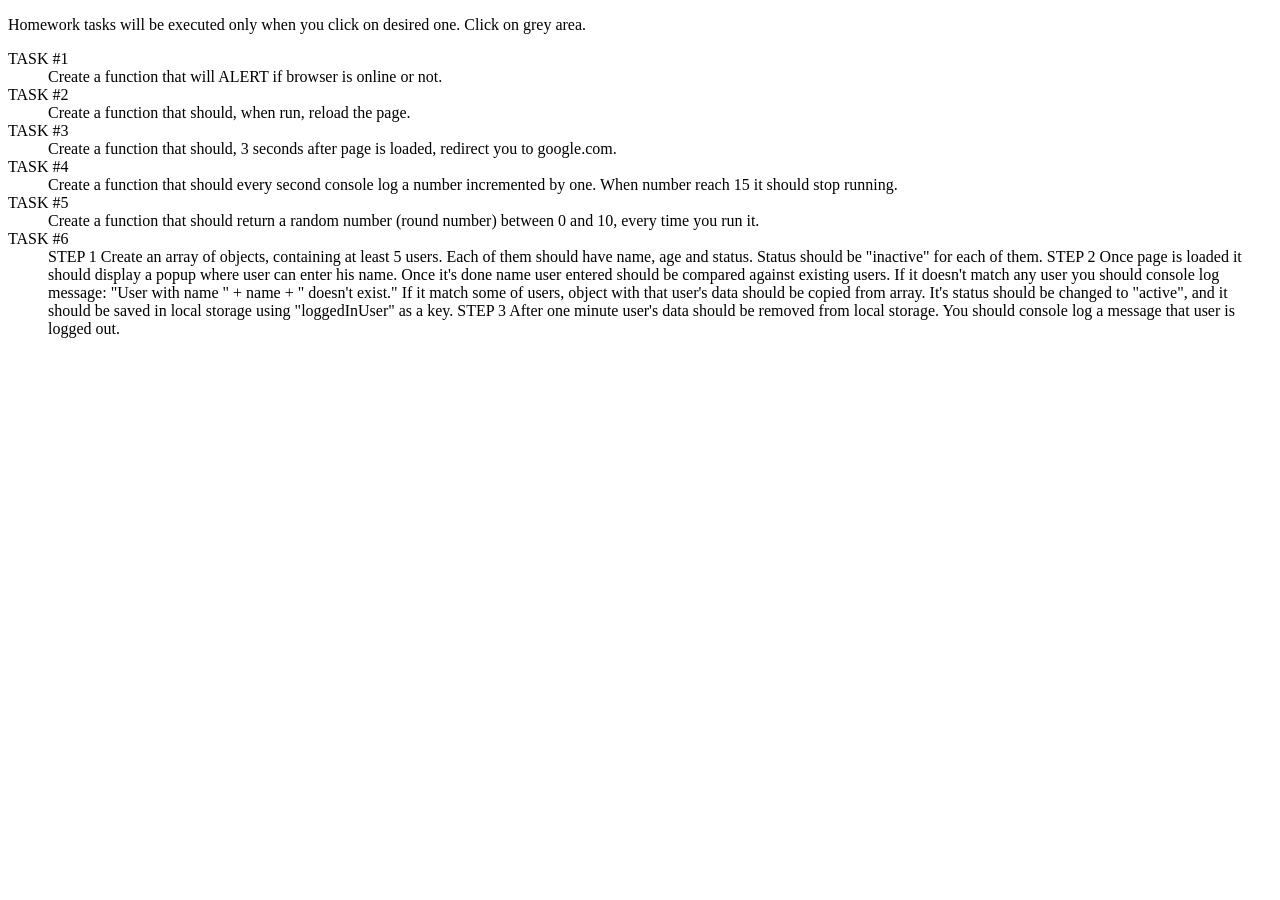
==== FootballPlayers/index.html @ cc4950a6 "Add files via upload" ====
<!DOCTYPE html>
<html>
<head>
	<title>Work</title>
	<script type="text/javascript" src="./main.js"></script>
	<link rel="stylesheet" type="text/css" href="./style.css">
</head>
<body>
	<p>Homework tasks will be executed only when you click on desired one. Click on grey area.</p>
	<dl>
		<dt onclick="alertOnLine()">TASK #1</dt>
		<dd>Create a function that will ALERT if browser is online or not.</dd>
		<dt onclick="reloadPage()">TASK #2</dt>
		<dd>Create a function that should, when run, reload the page.</dd>
		<dt onclick="redirectGoogle()">TASK #3</dt>
		<dd>Create a function that should, 3 seconds after page is loaded, redirect you to google.com.</dd>
		<dt onclick="timeDisplay()">TASK #4</dt>
		<dd>Create a function that should every second console log a number incremented by one. 
		When number reach 15 it should stop running.</dd>
		<dt onclick="dispRand()">TASK #5</dt>
		<dd>Create a function that should return a random number (round number) between 0 and 10, every time you run it.</dd>
		<dt onclick="logFunction()">TASK #6</dt>
		<dd>STEP 1
	    Create an array of objects, containing at least 5 users. Each of them should have name, age and status. Status should be "inactive" for each of them.

	STEP 2
	    Once page is loaded it should display a popup where user can enter his name. Once it's done name user entered should be compared against existing users.

	    If it doesn't match any user you should console log message: 

	        "User with name " + name + " doesn't exist."

	    If it match some of users, object with that user's data should be copied from array. It's status should be changed to "active", and it should be saved in local storage using "loggedInUser" as a key.

	STEP 3
	    After one minute user's data should be removed from local storage.

	    You should console log a message that user is logged out.</dd>
	</dl>



</body>
</html>
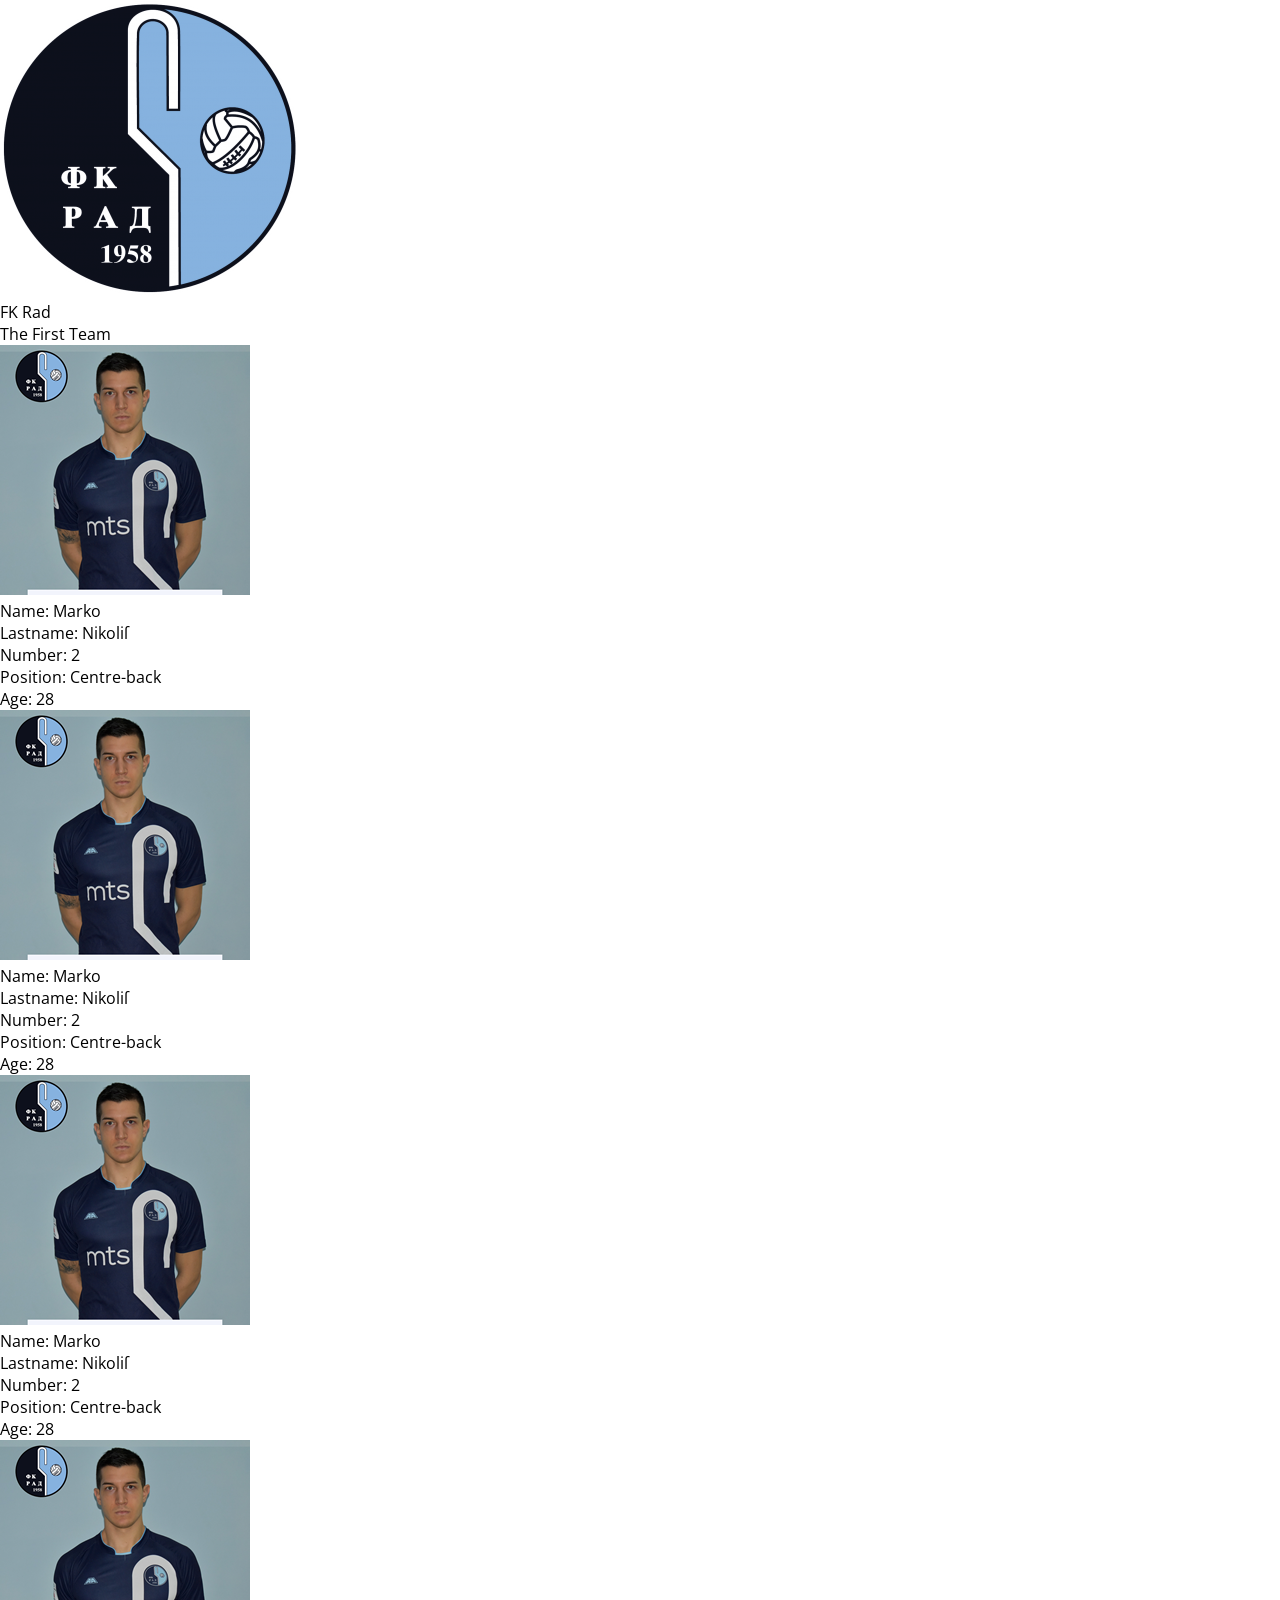
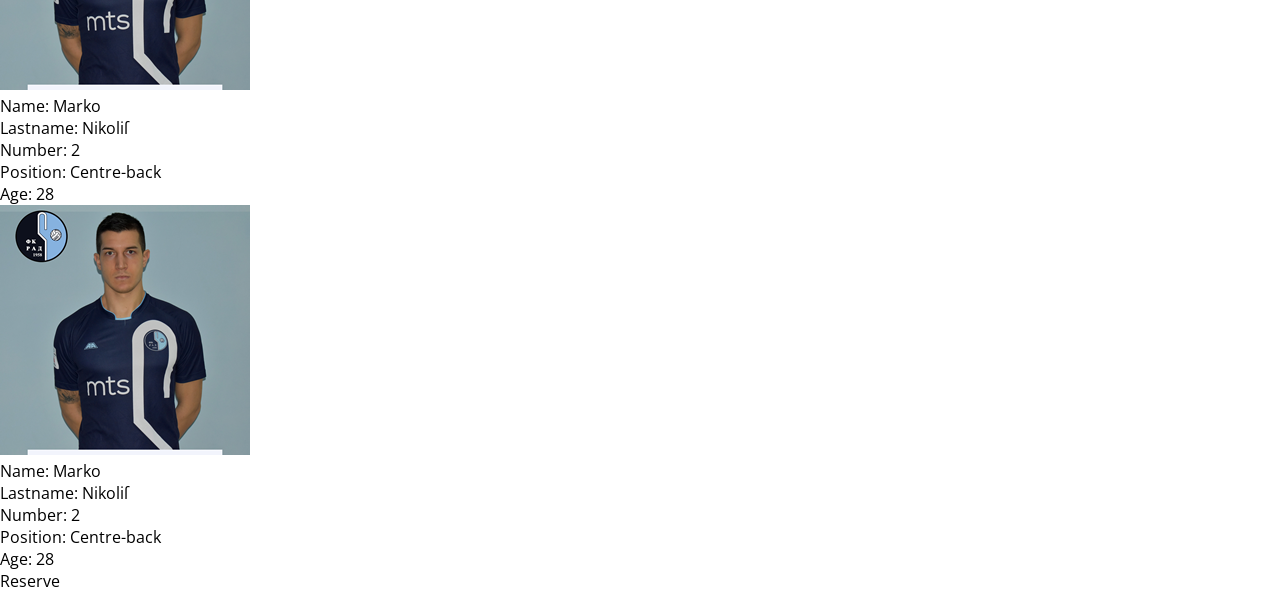
==== commit 507b646d: "Add files via upload" ====
--- a/FootballPlayers/index.html
+++ b/FootballPlayers/index.html
@@ -1,44 +1,67 @@
 <!DOCTYPE html>
 <html>
 <head>
-	<title>Work</title>
-	<script type="text/javascript" src="./main.js"></script>
-	<link rel="stylesheet" type="text/css" href="./style.css">
+	<title>Football Club Rad</title>
+	<script type="text/javascript" src="./js/object.js"></script>
+	<link rel="preconnect" href="https://fonts.gstatic.com">
+	<link href="https://fonts.googleapis.com/css2?family=Open+Sans&display=swap" rel="stylesheet">
+	<link rel="stylesheet" type="text/css" href="./css/style.css">
 </head>
 <body>
-	<p>Homework tasks will be executed only when you click on desired one. Click on grey area.</p>
-	<dl>
-		<dt onclick="alertOnLine()">TASK #1</dt>
-		<dd>Create a function that will ALERT if browser is online or not.</dd>
-		<dt onclick="reloadPage()">TASK #2</dt>
-		<dd>Create a function that should, when run, reload the page.</dd>
-		<dt onclick="redirectGoogle()">TASK #3</dt>
-		<dd>Create a function that should, 3 seconds after page is loaded, redirect you to google.com.</dd>
-		<dt onclick="timeDisplay()">TASK #4</dt>
-		<dd>Create a function that should every second console log a number incremented by one. 
-		When number reach 15 it should stop running.</dd>
-		<dt onclick="dispRand()">TASK #5</dt>
-		<dd>Create a function that should return a random number (round number) between 0 and 10, every time you run it.</dd>
-		<dt onclick="logFunction()">TASK #6</dt>
-		<dd>STEP 1
-	    Create an array of objects, containing at least 5 users. Each of them should have name, age and status. Status should be "inactive" for each of them.
-
-	STEP 2
-	    Once page is loaded it should display a popup where user can enter his name. Once it's done name user entered should be compared against existing users.
-
-	    If it doesn't match any user you should console log message: 
-
-	        "User with name " + name + " doesn't exist."
-
-	    If it match some of users, object with that user's data should be copied from array. It's status should be changed to "active", and it should be saved in local storage using "loggedInUser" as a key.
-
-	STEP 3
-	    After one minute user's data should be removed from local storage.
-
-	    You should console log a message that user is logged out.</dd>
-	</dl>
+	<header>
+		<img id="logo" src="./images/fc-rad.png">
+	</header>
+	<section id="team-name">FK Rad</section>
+	<main>
+		<section class="first-team">
+			<p>The First Team</p>
+			<div class="player">
+				<img src="./images/M-Nikolic.png">
+				<p class="player-name">Name: Marko</p>
+				<p class="player-lname">Lastname: Nikoli&#383;</p>
+				<p class="player-num">Number: 2</p>
+				<p class="player-position">Position: Centre-back</p>
+				<p class="player-age">Age: 28</p>
+			</div>
+			<div class="player">
+				<img src="./images/M-Nikolic.png">
+				<p class="player-name">Name: Marko</p>
+				<p class="player-lname">Lastname: Nikoli&#383;</p>
+				<p class="player-num">Number: 2</p>
+				<p class="player-position">Position: Centre-back</p>
+				<p class="player-age">Age: 28</p>
+			</div>
+			<div class="player">
+				<img src="./images/M-Nikolic.png">
+				<p class="player-name">Name: Marko</p>
+				<p class="player-lname">Lastname: Nikoli&#383;</p>
+				<p class="player-num">Number: 2</p>
+				<p class="player-position">Position: Centre-back</p>
+				<p class="player-age">Age: 28</p>
+			</div>
+			<div class="player">
+				<img src="./images/M-Nikolic.png">
+				<p class="player-name">Name: Marko</p>
+				<p class="player-lname">Lastname: Nikoli&#383;</p>
+				<p class="player-num">Number: 2</p>
+				<p class="player-position">Position: Centre-back</p>
+				<p class="player-age">Age: 28</p>
+			</div>
+			<div class="player">
+				<img src="./images/M-Nikolic.png">
+				<p class="player-name">Name: Marko</p>
+				<p class="player-lname">Lastname: Nikoli&#383;</p>
+				<p class="player-num">Number: 2</p>
+				<p class="player-position">Position: Centre-back</p>
+				<p class="player-age">Age: 28</p>
+			</div>
+		</section>
+		<section class="reserve">
+			<p>Reserve</p>
+		</section>
+	</main>
 
 
-
+	<script type="text/javascript" src="./js/main.js"></script>
 </body>
 </html>
--- a/FootballPlayers/css/style.css
+++ b/FootballPlayers/css/style.css
@@ -0,0 +1,5 @@
+* {
+	margin: 0;
+	padding: 0;
+	font-family: 'Open sans', Helvetica, sans-serif;
+}
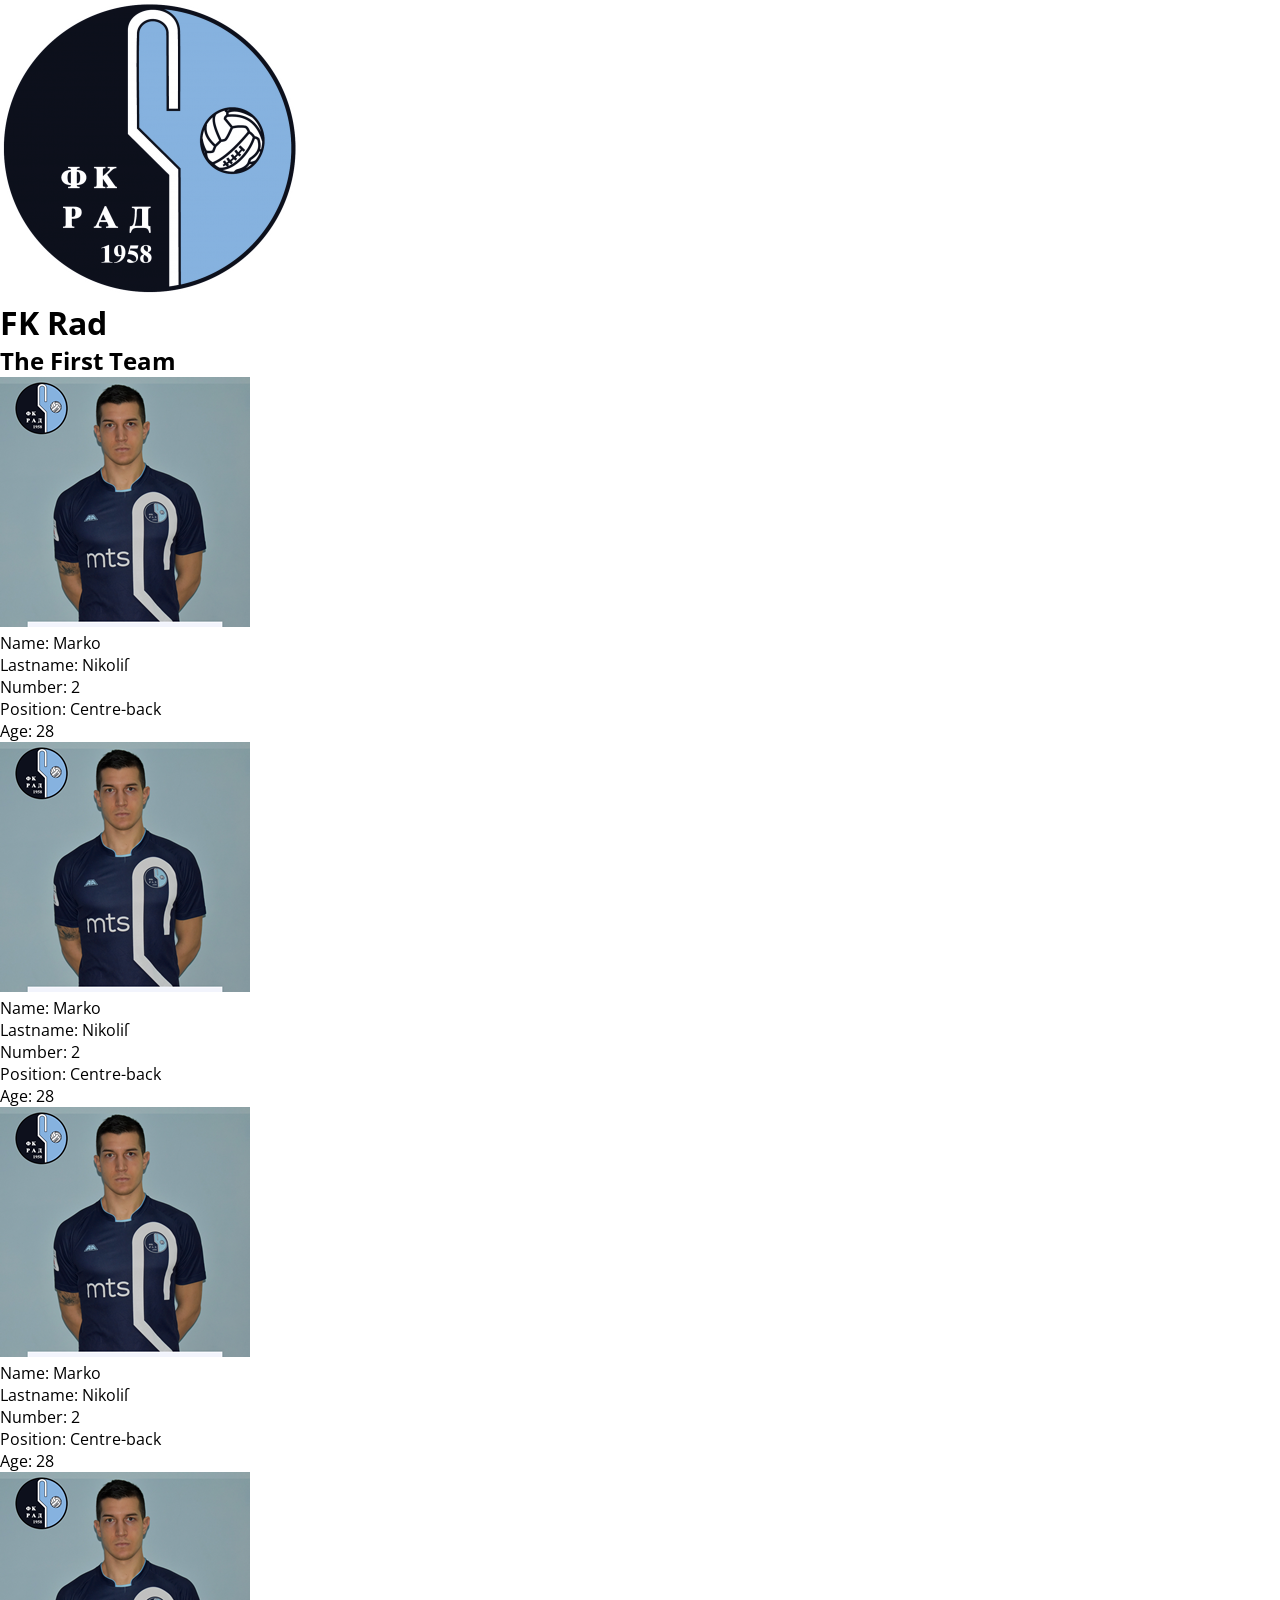
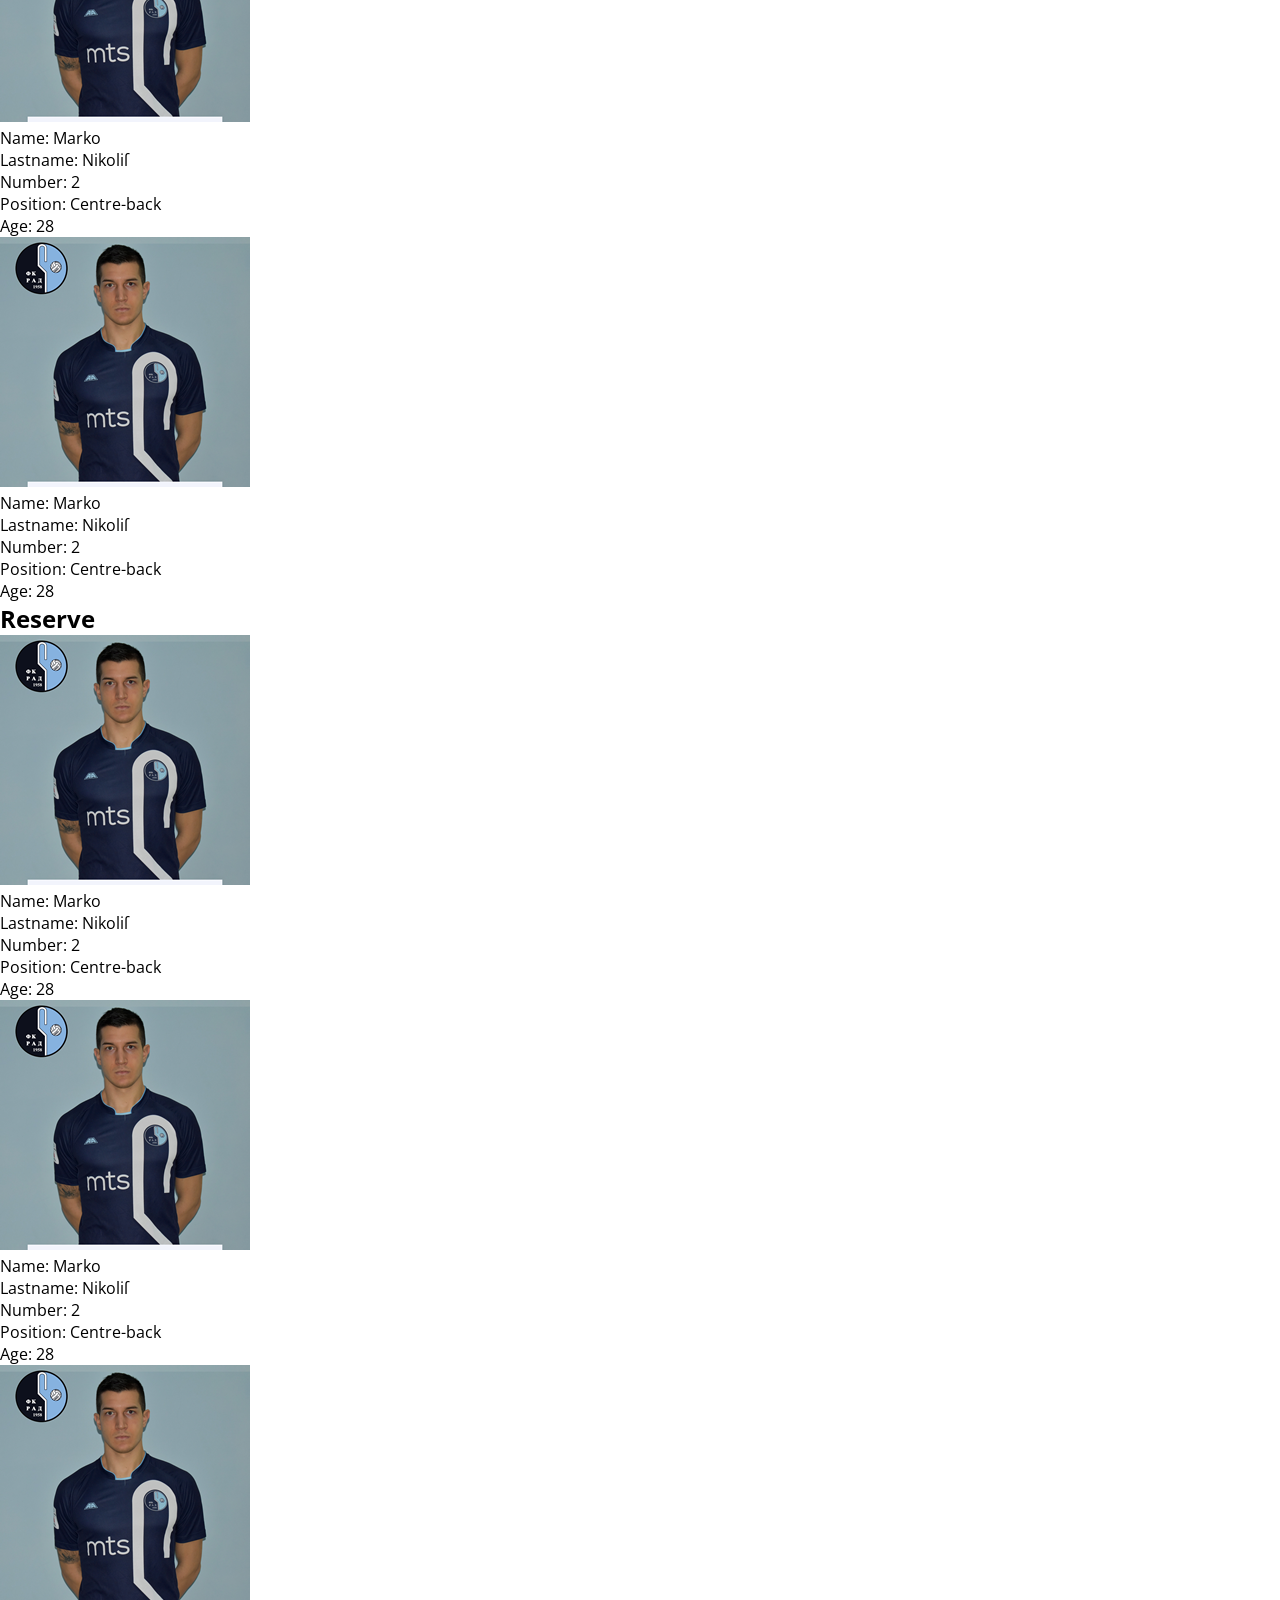
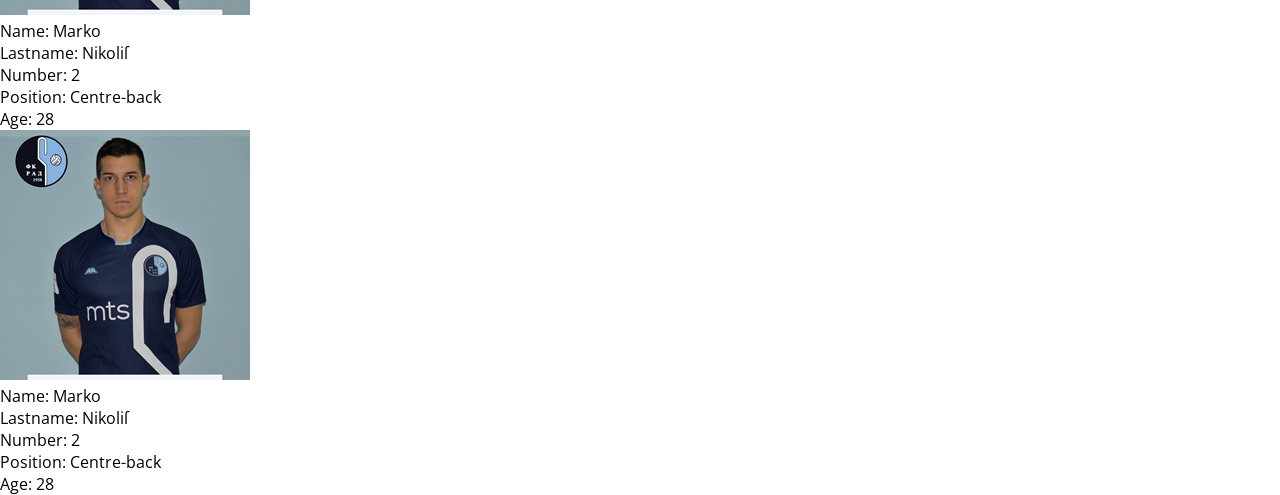
==== commit 04031418: "Add files via upload" ====
--- a/FootballPlayers/index.html
+++ b/FootballPlayers/index.html
@@ -9,12 +9,12 @@
 </head>
 <body>
 	<header>
-		<img id="logo" src="./images/fc-rad.png">
+		<img src="./images/fc-rad.png">
 	</header>
-	<section id="team-name">FK Rad</section>
+	<h1>FK Rad</h1>
 	<main>
 		<section class="first-team">
-			<p>The First Team</p>
+			<h2>The First Team</h2>
 			<div class="player">
 				<img src="./images/M-Nikolic.png">
 				<p class="player-name">Name: Marko</p>
@@ -57,7 +57,39 @@
 			</div>
 		</section>
 		<section class="reserve">
-			<p>Reserve</p>
+			<h2>Reserve</h2>
+			<div class="player">
+				<img src="./images/M-Nikolic.png">
+				<p class="player-name">Name: Marko</p>
+				<p class="player-lname">Lastname: Nikoli&#383;</p>
+				<p class="player-num">Number: 2</p>
+				<p class="player-position">Position: Centre-back</p>
+				<p class="player-age">Age: 28</p>
+			</div>
+			<div class="player">
+				<img src="./images/M-Nikolic.png">
+				<p class="player-name">Name: Marko</p>
+				<p class="player-lname">Lastname: Nikoli&#383;</p>
+				<p class="player-num">Number: 2</p>
+				<p class="player-position">Position: Centre-back</p>
+				<p class="player-age">Age: 28</p>
+			</div>
+			<div class="player">
+				<img src="./images/M-Nikolic.png">
+				<p class="player-name">Name: Marko</p>
+				<p class="player-lname">Lastname: Nikoli&#383;</p>
+				<p class="player-num">Number: 2</p>
+				<p class="player-position">Position: Centre-back</p>
+				<p class="player-age">Age: 28</p>
+			</div>
+			<div class="player">
+				<img src="./images/M-Nikolic.png">
+				<p class="player-name">Name: Marko</p>
+				<p class="player-lname">Lastname: Nikoli&#383;</p>
+				<p class="player-num">Number: 2</p>
+				<p class="player-position">Position: Centre-back</p>
+				<p class="player-age">Age: 28</p>
+			</div>
 		</section>
 	</main>
 
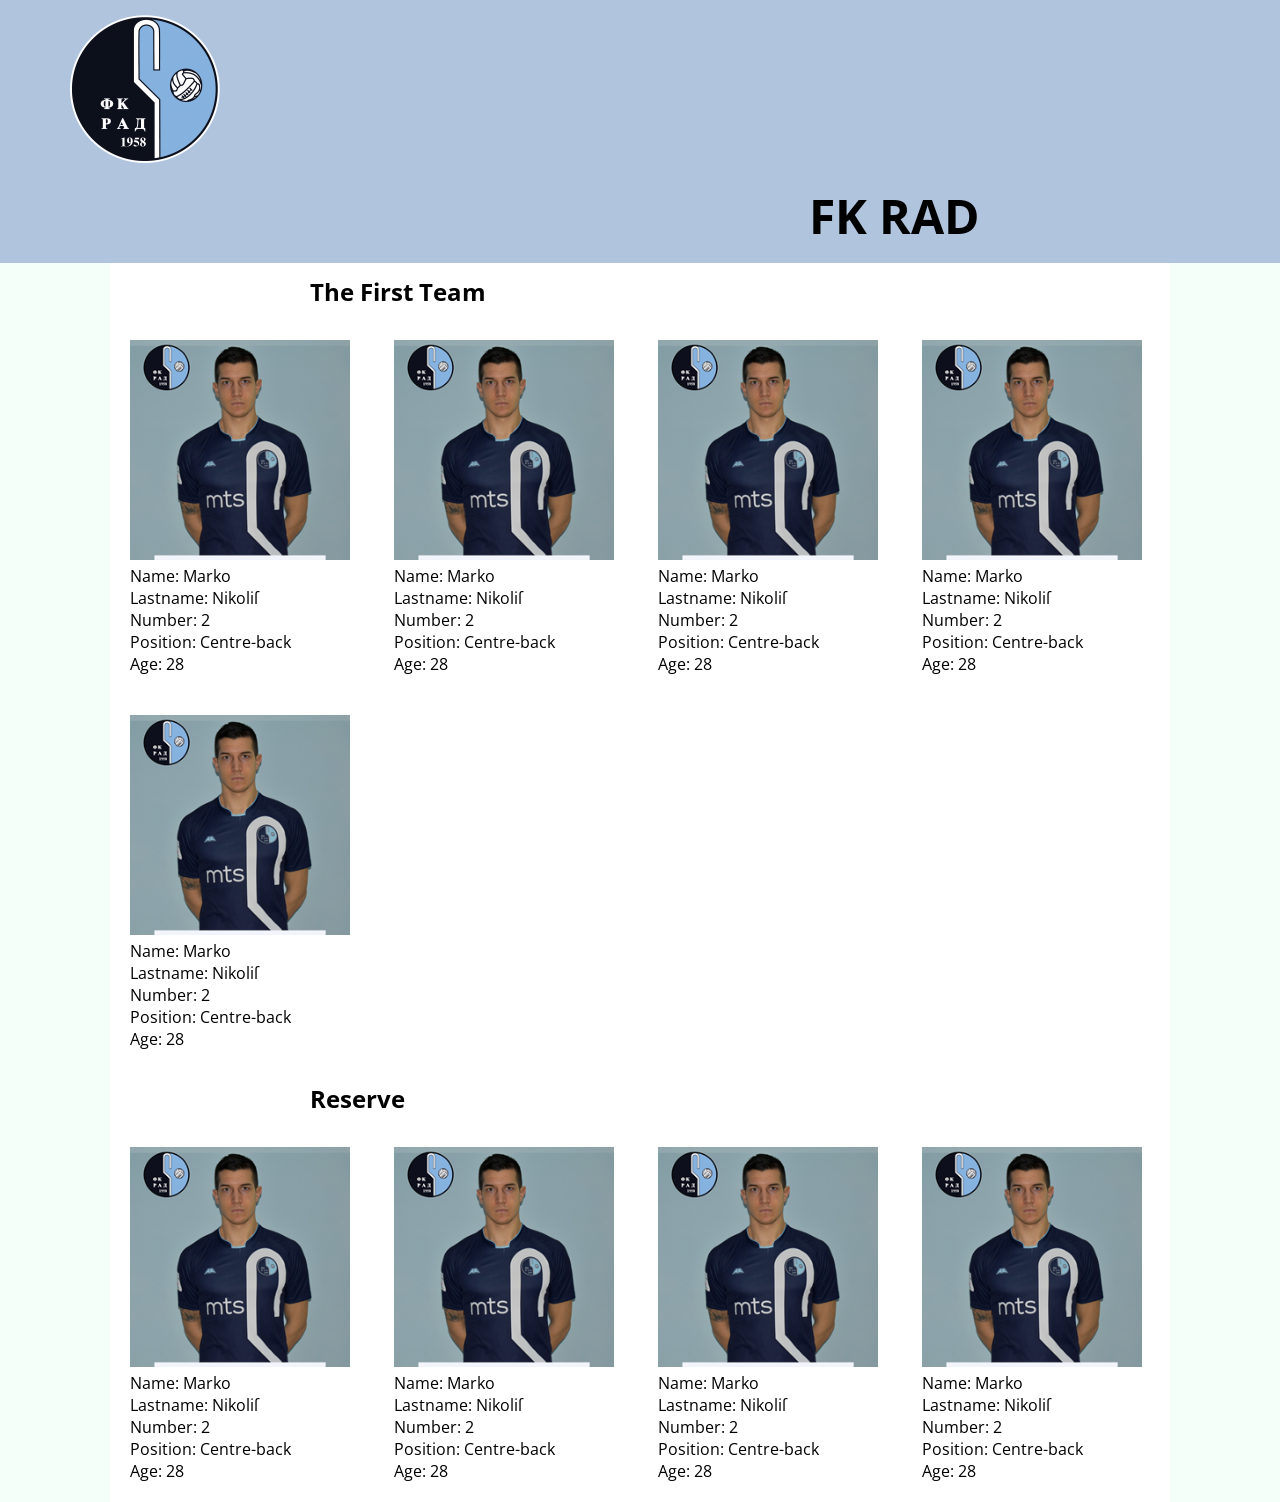
==== commit 92b77a63: "Add files via upload" ====
--- a/FootballPlayers/index.html
+++ b/FootballPlayers/index.html
@@ -10,6 +10,7 @@
 <body>
 	<header>
 		<img src="./images/fc-rad.png">
+		
 	</header>
 	<h1>FK Rad</h1>
 	<main>
--- a/FootballPlayers/css/style.css
+++ b/FootballPlayers/css/style.css
@@ -2,4 +2,44 @@
 	margin: 0;
 	padding: 0;
 	font-family: 'Open sans', Helvetica, sans-serif;
+}
+
+body {
+	background-color: #f5fffa;
+}
+
+header, h1 {
+	background-color: #b0c4de;
+}
+
+header img {
+	width: 150px;
+	padding: 15px 70px;
+}
+
+h1 {
+	padding: 0px 300px 15px;
+	font-size: 3em;
+	text-transform: uppercase;
+	text-align: right;
+}
+
+main {
+	max-width: 1060px;
+    margin: 0 auto;
+    background-color: #FFF;
+}
+
+div.player {
+	padding: 10px;
+    margin: 10px;
+    display: inline-block;
+}
+
+div.player img {
+	width: 220px;
+}
+
+h2 {
+	padding: 12px 200px;
 }
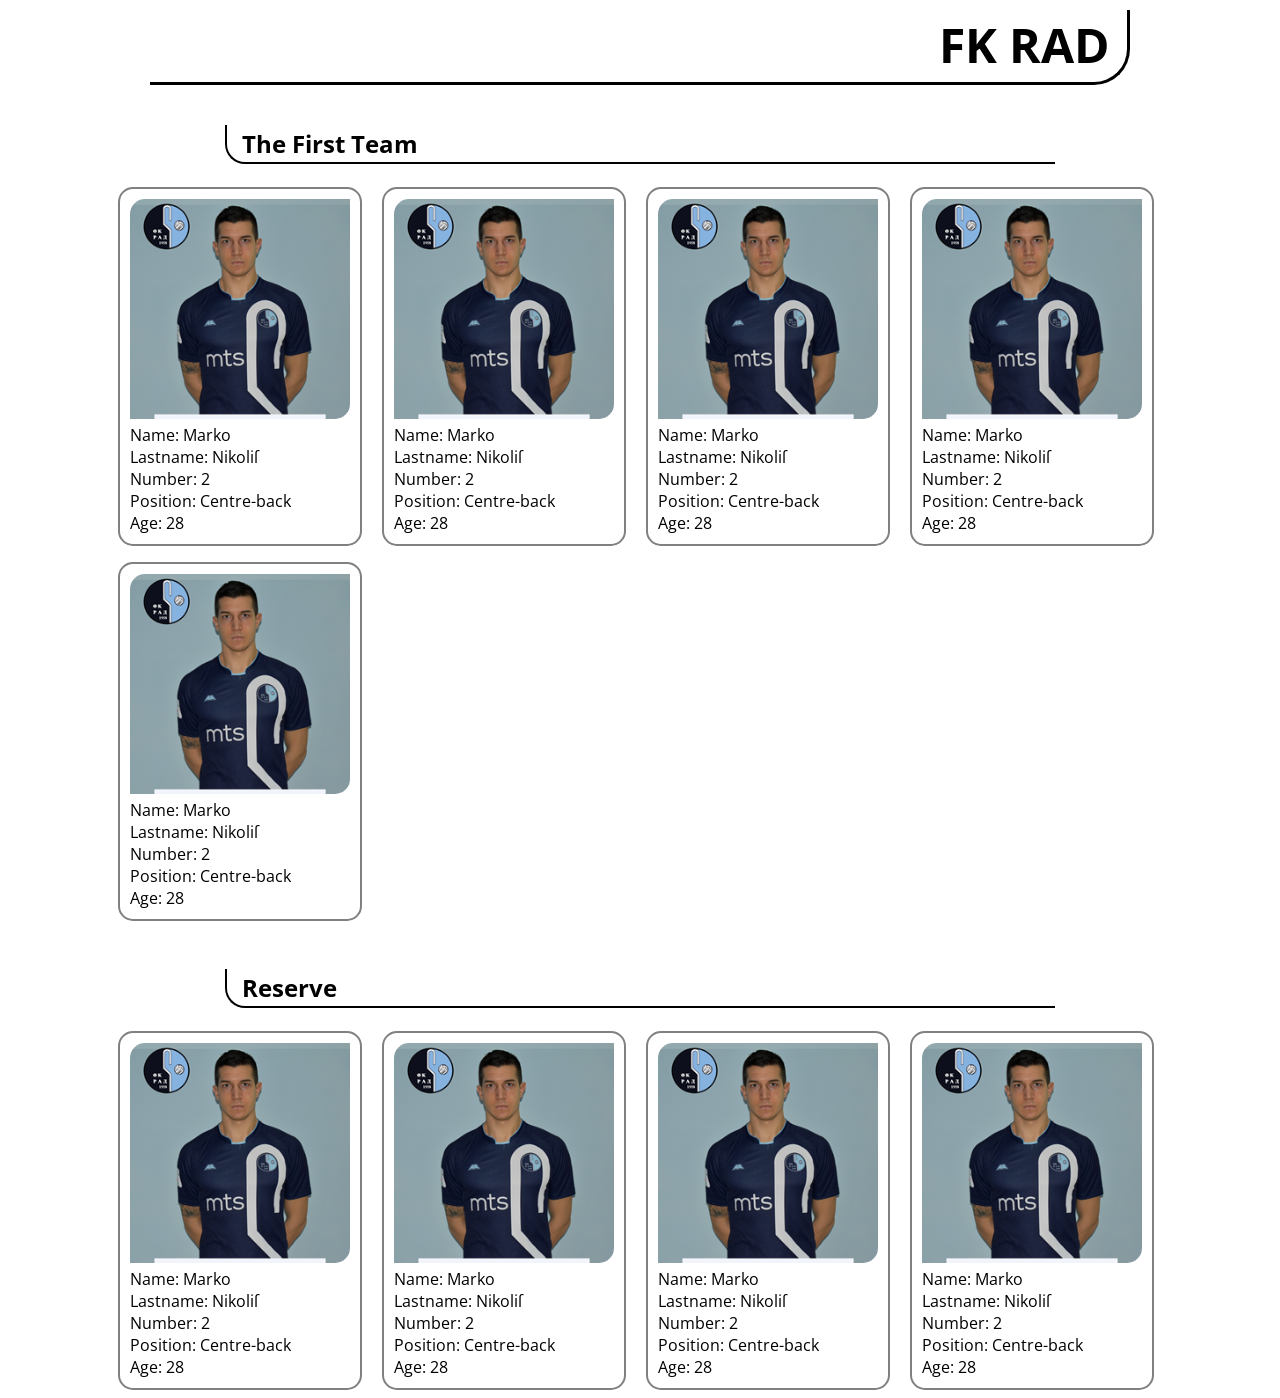
==== commit cdbc03ef: "Add files via upload" ====
--- a/FootballPlayers/index.html
+++ b/FootballPlayers/index.html
@@ -9,7 +9,6 @@
 </head>
 <body>
 	<header>
-		<img src="./images/fc-rad.png">
 		
 	</header>
 	<h1>FK Rad</h1>
--- a/FootballPlayers/css/style.css
+++ b/FootballPlayers/css/style.css
@@ -5,23 +5,28 @@
 }
 
 body {
-	background-color: #f5fffa;
+	background-color: #fff;
 }
 
-header, h1 {
-	background-color: #b0c4de;
+header {
+	background-image: linear-gradient(180deg, lightsteelblue, transparent);
+
 }
 
 header img {
 	width: 150px;
-	padding: 15px 70px;
+	margin: 15px 70px;
 }
 
 h1 {
-	padding: 0px 300px 15px;
+	margin: 10px 150px;
+	padding: 2px 17px 5px;
 	font-size: 3em;
 	text-transform: uppercase;
 	text-align: right;
+	border-bottom: 3px solid black;
+    border-right: 3px solid black;
+    border-radius: 0px 0px 36px 0px;
 }
 
 main {
@@ -30,16 +35,24 @@
     background-color: #FFF;
 }
 
+h2 {
+	margin: 40px 115px 15px;
+	padding: 2px 15px;
+    border-bottom: 2px solid black;
+    border-left: 2px solid black;
+    border-radius: 0px 20px;
+}
+
 div.player {
 	padding: 10px;
-    margin: 10px;
+    margin: 8px;
     display: inline-block;
+    border: 2px solid gray;
+    border-radius: 15px;
 }
 
 div.player img {
 	width: 220px;
+	border-radius: 15px 0px;
 }
 
-h2 {
-	padding: 12px 200px;
-}
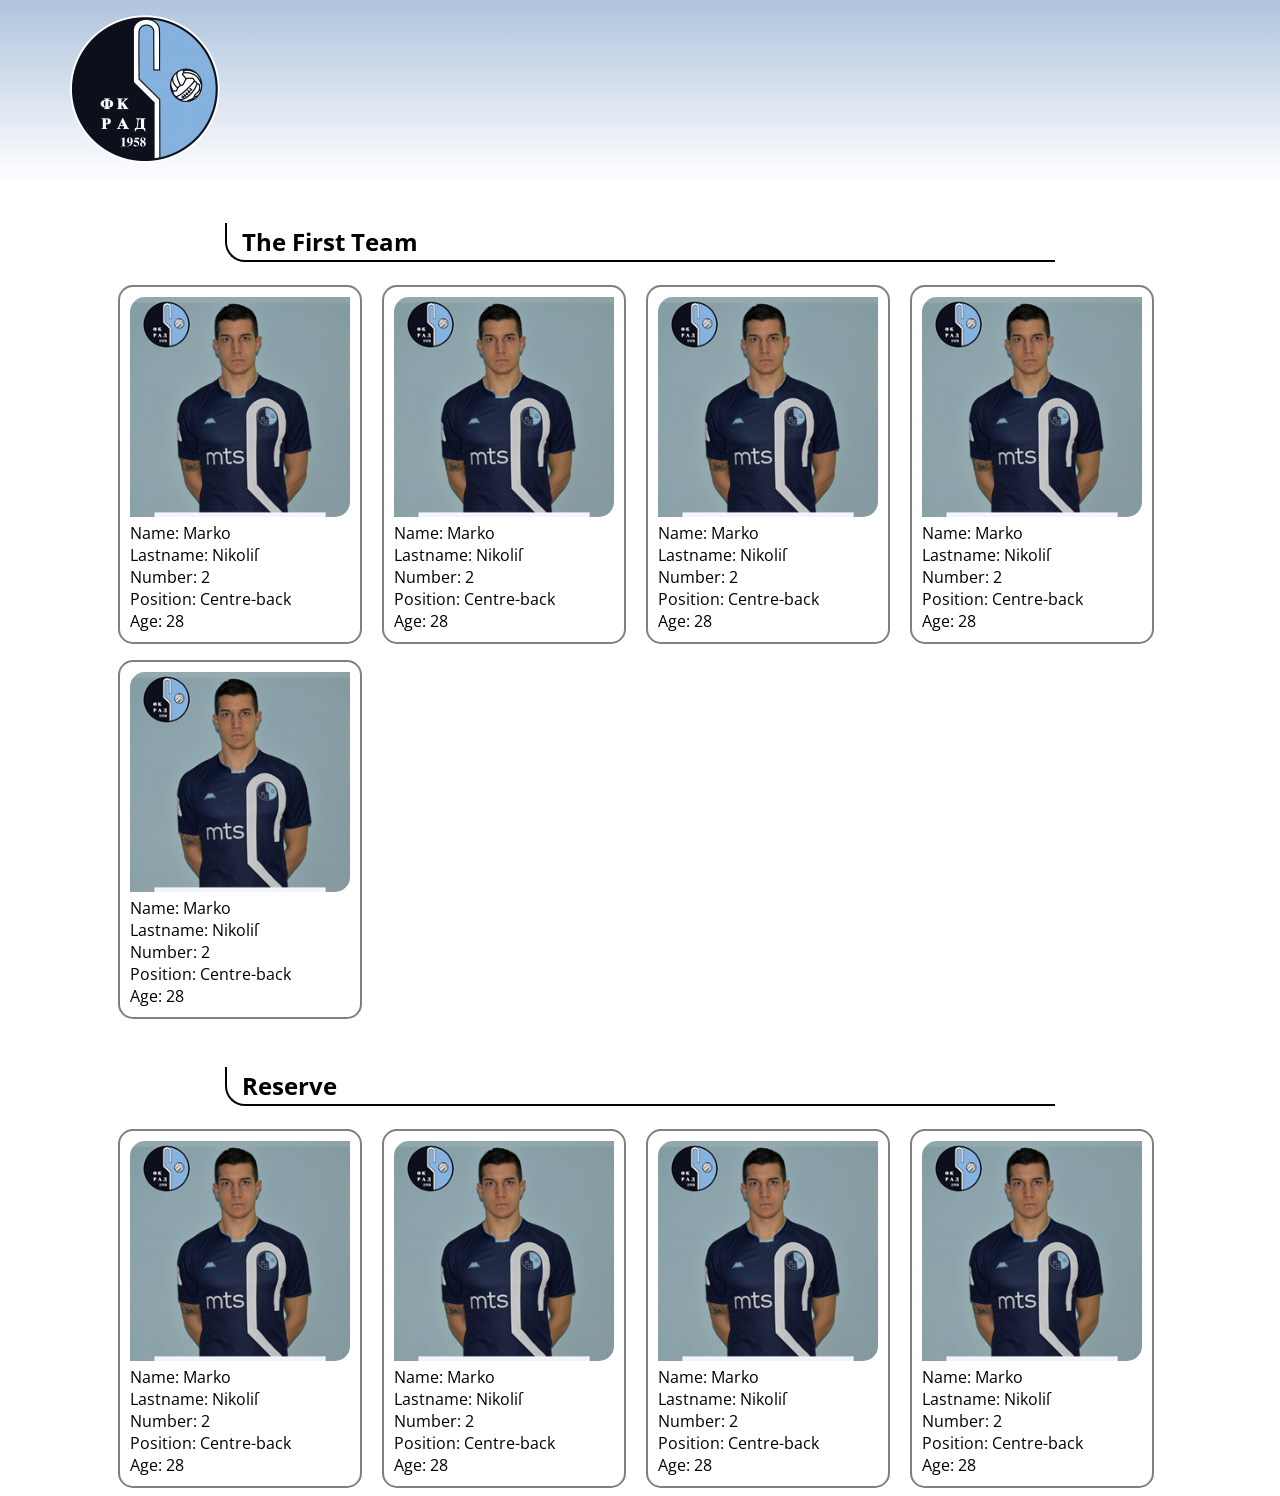
==== commit 56e535e0: "Add files via upload" ====
--- a/FootballPlayers/index.html
+++ b/FootballPlayers/index.html
@@ -11,7 +11,7 @@
 	<header>
 		
 	</header>
-	<h1>FK Rad</h1>
+	
 	<main>
 		<section class="first-team">
 			<h2>The First Team</h2>
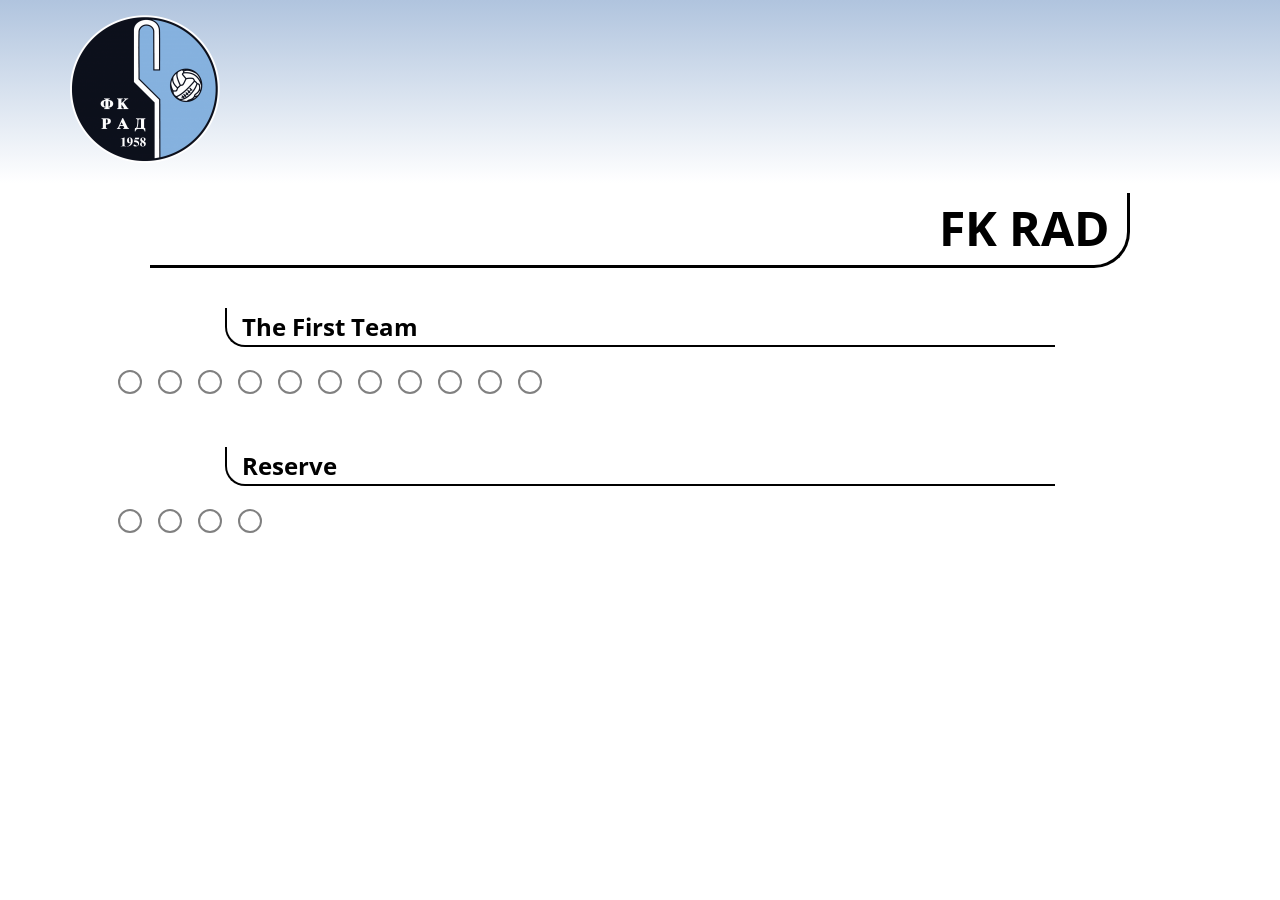
==== commit 85f3e2fb: "Add files via upload" ====
--- a/FootballPlayers/index.html
+++ b/FootballPlayers/index.html
@@ -8,91 +8,9 @@
 	<link rel="stylesheet" type="text/css" href="./css/style.css">
 </head>
 <body>
-	<header>
-		
-	</header>
+	<header></header>
 	
-	<main>
-		<section class="first-team">
-			<h2>The First Team</h2>
-			<div class="player">
-				<img src="./images/M-Nikolic.png">
-				<p class="player-name">Name: Marko</p>
-				<p class="player-lname">Lastname: Nikoli&#383;</p>
-				<p class="player-num">Number: 2</p>
-				<p class="player-position">Position: Centre-back</p>
-				<p class="player-age">Age: 28</p>
-			</div>
-			<div class="player">
-				<img src="./images/M-Nikolic.png">
-				<p class="player-name">Name: Marko</p>
-				<p class="player-lname">Lastname: Nikoli&#383;</p>
-				<p class="player-num">Number: 2</p>
-				<p class="player-position">Position: Centre-back</p>
-				<p class="player-age">Age: 28</p>
-			</div>
-			<div class="player">
-				<img src="./images/M-Nikolic.png">
-				<p class="player-name">Name: Marko</p>
-				<p class="player-lname">Lastname: Nikoli&#383;</p>
-				<p class="player-num">Number: 2</p>
-				<p class="player-position">Position: Centre-back</p>
-				<p class="player-age">Age: 28</p>
-			</div>
-			<div class="player">
-				<img src="./images/M-Nikolic.png">
-				<p class="player-name">Name: Marko</p>
-				<p class="player-lname">Lastname: Nikoli&#383;</p>
-				<p class="player-num">Number: 2</p>
-				<p class="player-position">Position: Centre-back</p>
-				<p class="player-age">Age: 28</p>
-			</div>
-			<div class="player">
-				<img src="./images/M-Nikolic.png">
-				<p class="player-name">Name: Marko</p>
-				<p class="player-lname">Lastname: Nikoli&#383;</p>
-				<p class="player-num">Number: 2</p>
-				<p class="player-position">Position: Centre-back</p>
-				<p class="player-age">Age: 28</p>
-			</div>
-		</section>
-		<section class="reserve">
-			<h2>Reserve</h2>
-			<div class="player">
-				<img src="./images/M-Nikolic.png">
-				<p class="player-name">Name: Marko</p>
-				<p class="player-lname">Lastname: Nikoli&#383;</p>
-				<p class="player-num">Number: 2</p>
-				<p class="player-position">Position: Centre-back</p>
-				<p class="player-age">Age: 28</p>
-			</div>
-			<div class="player">
-				<img src="./images/M-Nikolic.png">
-				<p class="player-name">Name: Marko</p>
-				<p class="player-lname">Lastname: Nikoli&#383;</p>
-				<p class="player-num">Number: 2</p>
-				<p class="player-position">Position: Centre-back</p>
-				<p class="player-age">Age: 28</p>
-			</div>
-			<div class="player">
-				<img src="./images/M-Nikolic.png">
-				<p class="player-name">Name: Marko</p>
-				<p class="player-lname">Lastname: Nikoli&#383;</p>
-				<p class="player-num">Number: 2</p>
-				<p class="player-position">Position: Centre-back</p>
-				<p class="player-age">Age: 28</p>
-			</div>
-			<div class="player">
-				<img src="./images/M-Nikolic.png">
-				<p class="player-name">Name: Marko</p>
-				<p class="player-lname">Lastname: Nikoli&#383;</p>
-				<p class="player-num">Number: 2</p>
-				<p class="player-position">Position: Centre-back</p>
-				<p class="player-age">Age: 28</p>
-			</div>
-		</section>
-	</main>
-
+	<main></main>
 
 	<script type="text/javascript" src="./js/main.js"></script>
 </body>
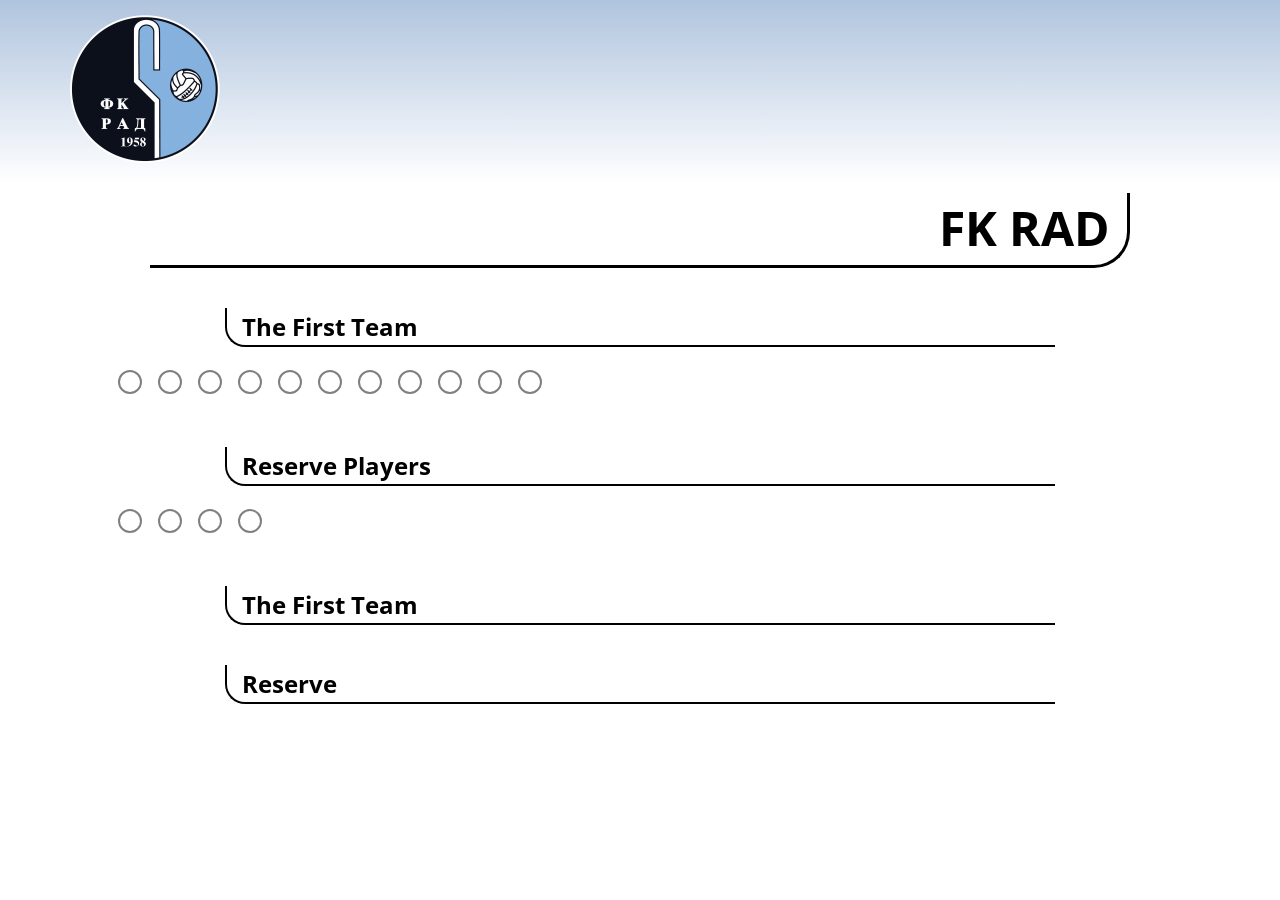
==== commit 0245720d: "Add files via upload" ====
--- a/FootballPlayers/index.html
+++ b/FootballPlayers/index.html
@@ -10,7 +10,14 @@
 <body>
 	<header></header>
 	
-	<main></main>
+	<main>
+		<section class="first-team">
+			<h2>The First Team</h2>
+		</section>
+		<section class="reserve">
+			<h2>Reserve Players</h2>
+		</section>
+	</main>
 
 	<script type="text/javascript" src="./js/main.js"></script>
 </body>
